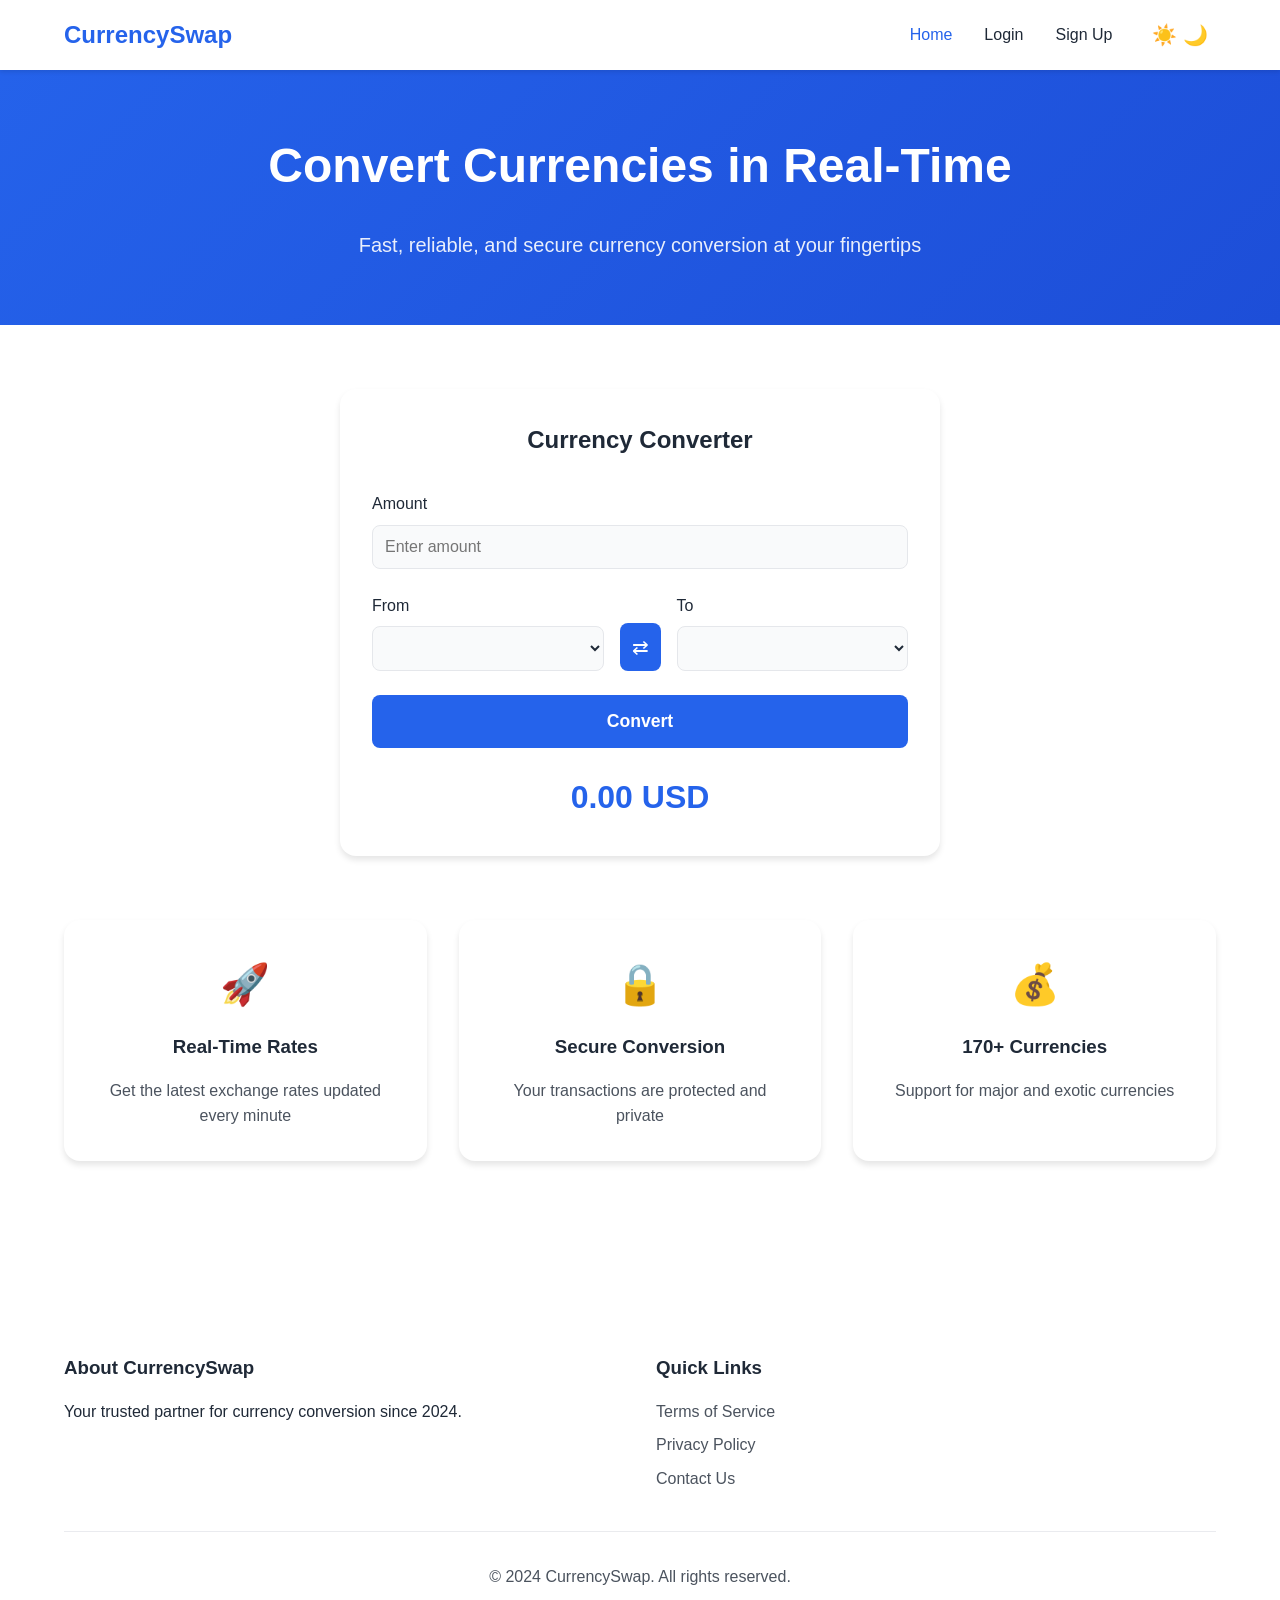
==== index.html @ 2df355d9 "besic html,css & js for currencyswap" ====
<!DOCTYPE html>
<html lang="en">
<head>
    <meta charset="UTF-8">
    <meta name="viewport" content="width=device-width, initial-scale=1.0">
    <title>CurrencySwap - Easy Currency Conversion</title>
    <link rel="stylesheet" href="style.css">
</head>
<body class="light-mode">
    <nav class="navbar">
        <div class="container">
            <div class="logo">CurrencySwap</div>
            <div class="nav-links">
                <a href="index.html" class="active">Home</a>
                <a href="login.html">Login</a>
                <a href="signup.html">Sign Up</a>
                <button id="theme-toggle" class="theme-toggle">
                    <span class="sun">☀️</span>
                    <span class="moon">🌙</span>
                </button>
            </div>
            <button class="mobile-menu">
                <span></span>
                <span></span>
                <span></span>
            </button>
        </div>
    </nav>

    <header class="hero">
        <div class="container">
            <h1>Convert Currencies in Real-Time</h1>
            <p>Fast, reliable, and secure currency conversion at your fingertips</p>
        </div>
    </header>

    <main class="converter-section">
        <div class="container">
            <div class="converter-card">
                <h2>Currency Converter</h2>
                <div class="converter-form">
                    <div class="input-group">
                        <label for="amount">Amount</label>
                        <input type="number" id="amount" placeholder="Enter amount" min="0" step="0.01">
                    </div>
                    <div class="currency-selectors">
                        <div class="input-group">
                            <label for="from-currency">From</label>
                            <select id="from-currency"></select>
                        </div>
                        <button id="swap-currencies" class="swap-btn">⇄</button>
                        <div class="input-group">
                            <label for="to-currency">To</label>
                            <select id="to-currency"></select>
                        </div>
                    </div>
                    <button id="convert-btn" class="convert-btn">Convert</button>
                    <div id="result" class="result">
                        <span class="result-amount">0.00</span>
                        <span class="result-currency">USD</span>
                    </div>
                </div>
            </div>

            <div class="features-grid">
                <div class="feature-card">
                    <div class="icon">🚀</div>
                    <h3>Real-Time Rates</h3>
                    <p>Get the latest exchange rates updated every minute</p>
                </div>
                <div class="feature-card">
                    <div class="icon">🔒</div>
                    <h3>Secure Conversion</h3>
                    <p>Your transactions are protected and private</p>
                </div>
                <div class="feature-card">
                    <div class="icon">💰</div>
                    <h3>170+ Currencies</h3>
                    <p>Support for major and exotic currencies</p>
                </div>
            </div>
        </div>
    </main>

    <footer>
        <div class="container">
            <div class="footer-content">
                <div class="footer-section">
                    <h3>About CurrencySwap</h3>
                    <p>Your trusted partner for currency conversion since 2024.</p>
                </div>
                <div class="footer-section">
                    <h3>Quick Links</h3>
                    <ul>
                        <li><a href="#">Terms of Service</a></li>
                        <li><a href="#">Privacy Policy</a></li>
                        <li><a href="#">Contact Us</a></li>
                    </ul>
                </div>
            </div>
            <div class="footer-bottom">
                <p>&copy; 2024 CurrencySwap. All rights reserved.</p>
            </div>
        </div>
    </footer>

    <script src="script.js"></script>
</body>
</html>
---- style.css ----
/* Base Styles */
:root {
    --primary-color: #2563eb;
    --secondary-color: #1d4ed8;
    --text-color: #1f2937;
    --bg-color: #ffffff;
    --card-bg: #ffffff;
    --border-color: #e5e7eb;
    --input-bg: #f9fafb;
    --shadow-color: rgba(0, 0, 0, 0.1);
}

.dark-mode {
    --primary-color: #60a5fa;
    --secondary-color: #3b82f6;
    --text-color: #f3f4f6;
    --bg-color: #111827;
    --card-bg: #1f2937;
    --border-color: #374151;
    --input-bg: #374151;
    --shadow-color: rgba(0, 0, 0, 0.3);
}

* {
    margin: 0;
    padding: 0;
    box-sizing: border-box;
}

body {
    font-family: 'Inter', -apple-system, BlinkMacSystemFont, 'Segoe UI', Roboto, sans-serif;
    line-height: 1.6;
    color: var(--text-color);
    background-color: var(--bg-color);
    transition: background-color 0.3s, color 0.3s;
}

.container {
    max-width: 1200px;
    margin: 0 auto;
    padding: 0 1.5rem;
}

/* Navigation */
.navbar {
    background: var(--card-bg);
    box-shadow: 0 2px 4px var(--shadow-color);
    position: fixed;
    width: 100%;
    top: 0;
    z-index: 1000;
}

.navbar .container {
    display: flex;
    justify-content: space-between;
    align-items: center;
    height: 70px;
}

.logo {
    font-size: 1.5rem;
    font-weight: 700;
    color: var(--primary-color);
}

.nav-links {
    display: flex;
    align-items: center;
    gap: 2rem;
}

.nav-links a {
    text-decoration: none;
    color: var(--text-color);
    font-weight: 500;
    transition: color 0.3s;
}

.nav-links a:hover,
.nav-links a.active {
    color: var(--primary-color);
}

.theme-toggle {
    background: none;
    border: none;
    cursor: pointer;
    padding: 0.5rem;
    font-size: 1.25rem;
}

.mobile-menu {
    display: none;
}

/* Hero Section */
.hero {
    background: linear-gradient(135deg, var(--primary-color), var(--secondary-color));
    color: white;
    padding: 8rem 0 4rem;
    text-align: center;
}

.hero h1 {
    font-size: 3rem;
    margin-bottom: 1.5rem;
    font-weight: 800;
}

.hero p {
    font-size: 1.25rem;
    max-width: 600px;
    margin: 0 auto;
    opacity: 0.9;
}

/* Converter Section */
.converter-section {
    padding: 4rem 0;
}

.converter-card {
    background: var(--card-bg);
    border-radius: 1rem;
    box-shadow: 0 4px 6px var(--shadow-color);
    padding: 2rem;
    max-width: 600px;
    margin: 0 auto 4rem;
}

.converter-card h2 {
    text-align: center;
    margin-bottom: 2rem;
    color: var(--text-color);
}

.converter-form {
    display: flex;
    flex-direction: column;
    gap: 1.5rem;
}

.input-group {
    display: flex;
    flex-direction: column;
    gap: 0.5rem;
}

.input-group label {
    font-weight: 500;
    color: var(--text-color);
}

.input-group input,
.input-group select {
    padding: 0.75rem;
    border: 1px solid var(--border-color);
    border-radius: 0.5rem;
    background: var(--input-bg);
    color: var(--text-color);
    font-size: 1rem;
}

.currency-selectors {
    display: grid;
    grid-template-columns: 1fr auto 1fr;
    gap: 1rem;
    align-items: end;
}

.swap-btn {
    background: var(--primary-color);
    color: white;
    border: none;
    border-radius: 0.5rem;
    padding: 0.75rem;
    cursor: pointer;
    font-size: 1.25rem;
    transition: background-color 0.3s;
}

.swap-btn:hover {
    background: var(--secondary-color);
}

.convert-btn {
    background: var(--primary-color);
    color: white;
    border: none;
    border-radius: 0.5rem;
    padding: 1rem;
    font-size: 1.1rem;
    font-weight: 600;
    cursor: pointer;
    transition: background-color 0.3s;
}

.convert-btn:hover {
    background: var(--secondary-color);
}

.result {
    text-align: center;
    font-size: 2rem;
    font-weight: 700;
    color: var(--primary-color);
}

/* Features Grid */
.features-grid {
    display: grid;
    grid-template-columns: repeat(auto-fit, minmax(250px, 1fr));
    gap: 2rem;
    margin-top: 4rem;
}

.feature-card {
    background: var(--card-bg);
    padding: 2rem;
    border-radius: 1rem;
    text-align: center;
    box-shadow: 0 4px 6px var(--shadow-color);
}

.feature-card .icon {
    font-size: 2.5rem;
    margin-bottom: 1rem;
}

.feature-card h3 {
    margin-bottom: 1rem;
    color: var(--text-color);
}

.feature-card p {
    color: var(--text-color);
    opacity: 0.8;
}

/* Auth Pages */
.auth-section {
    min-height: calc(100vh - 70px);
    padding: 8rem 0 4rem;
    background: linear-gradient(135deg, var(--primary-color), var(--secondary-color));
}

.auth-card {
    background: var(--card-bg);
    border-radius: 1rem;
    box-shadow: 0 4px 6px var(--shadow-color);
    padding: 2rem;
    max-width: 400px;
    margin: 0 auto;
}

.auth-card h2 {
    text-align: center;
    margin-bottom: 2rem;
    color: var(--text-color);
}

.auth-form {
    display: flex;
    flex-direction: column;
    gap: 1.5rem;
}

.form-footer {
    display: flex;
    justify-content: space-between;
    align-items: center;
    font-size: 0.875rem;
}

.remember-me,
.terms {
    display: flex;
    align-items: center;
    gap: 0.5rem;
    color: var(--text-color);
}

.forgot-password {
    color: var(--primary-color);
    text-decoration: none;
}

.auth-btn {
    background: var(--primary-color);
    color: white;
    border: none;
    border-radius: 0.5rem;
    padding: 1rem;
    font-size: 1.1rem;
    font-weight: 600;
    cursor: pointer;
    transition: background-color 0.3s;
}

.auth-btn:hover {
    background: var(--secondary-color);
}

.auth-redirect {
    text-align: center;
    margin-top: 1.5rem;
    color: var(--text-color);
}

.auth-redirect a {
    color: var(--primary-color);
    text-decoration: none;
    font-weight: 500;
}

/* Footer */
footer {
    background: var(--card-bg);
    color: var(--text-color);
    padding: 4rem 0 2rem;
    margin-top: 4rem;
}

.footer-content {
    display: grid;
    grid-template-columns: repeat(auto-fit, minmax(250px, 1fr));
    gap: 2rem;
    margin-bottom: 2rem;
}

.footer-section h3 {
    margin-bottom: 1rem;
    color: var(--text-color);
}

.footer-section ul {
    list-style: none;
}

.footer-section ul li {
    margin-bottom: 0.5rem;
}

.footer-section a {
    color: var(--text-color);
    text-decoration: none;
    opacity: 0.8;
    transition: opacity 0.3s;
}

.footer-section a:hover {
    opacity: 1;
}

.footer-bottom {
    text-align: center;
    padding-top: 2rem;
    border-top: 1px solid var(--border-color);
    color: var(--text-color);
    opacity: 0.8;
}

/* Responsive Design */
@media (max-width: 768px) {
    .nav-links {
        display: none;
        position: absolute;
        top: 70px;
        left: 0;
        right: 0;
        background: var(--card-bg);
        padding: 1rem;
        flex-direction: column;
        align-items: center;
        box-shadow: 0 2px 4px var(--shadow-color);
    }

    .nav-links.active {
        display: flex;
    }

    .mobile-menu {
        display: block;
        background: none;
        border: none;
        cursor: pointer;
        padding: 0.5rem;
    }

    .mobile-menu span {
        display: block;
        width: 25px;
        height: 2px;
        background: var(--text-color);
        margin: 5px 0;
        transition: 0.3s;
    }

    .mobile-menu.active span:nth-child(1) {
        transform: rotate(45deg) translate(5px, 5px);
    }

    .mobile-menu.active span:nth-child(2) {
        opacity: 0;
    }

    .mobile-menu.active span:nth-child(3) {
        transform: rotate(-45deg) translate(7px, -6px);
    }

    .hero h1 {
        font-size: 2.5rem;
    }

    .currency-selectors {
        grid-template-columns: 1fr;
    }

    .swap-btn {
        transform: rotate(90deg);
        margin: 1rem auto;
    }
}
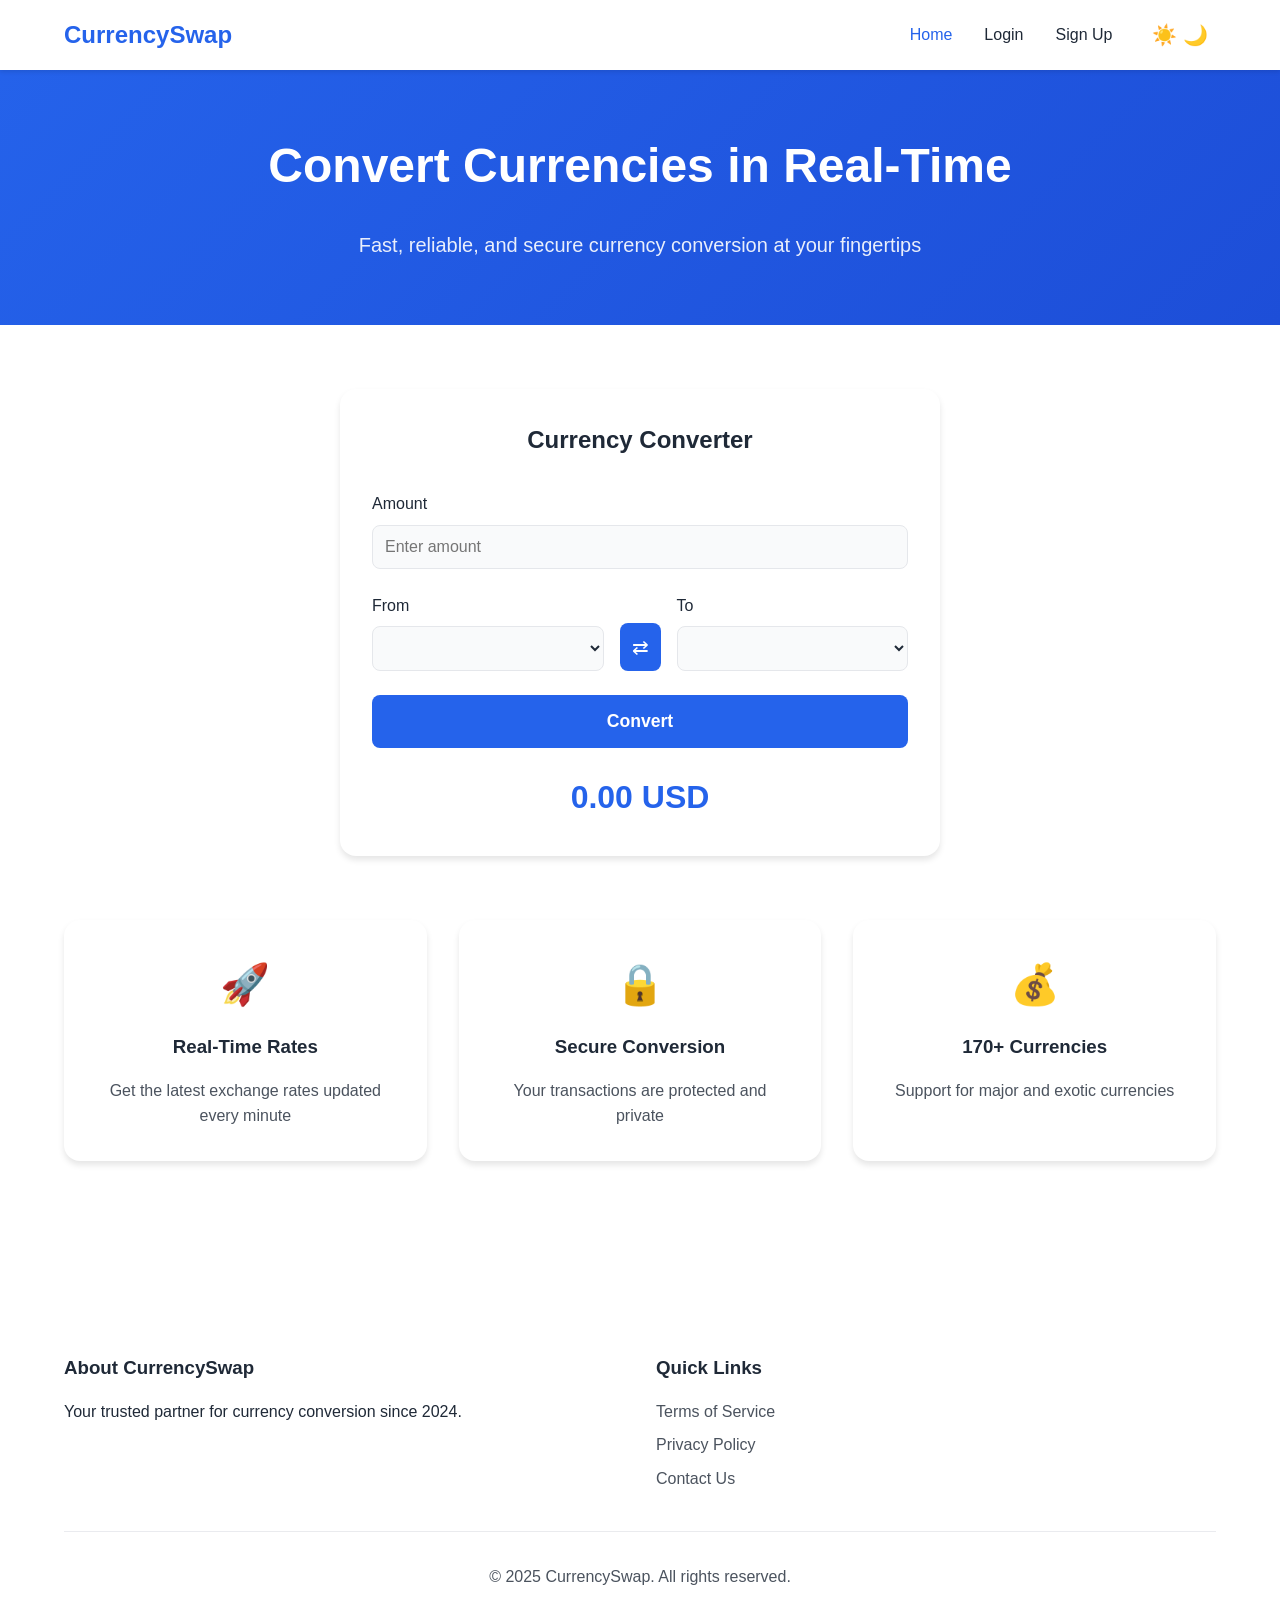
==== commit 035b3db3: "adding my landing page, loging page,and signup page" ====
--- a/index.html
+++ b/index.html
@@ -99,7 +99,7 @@
                 </div>
             </div>
             <div class="footer-bottom">
-                <p>&copy; 2024 CurrencySwap. All rights reserved.</p>
+                <p>&copy; 2025 CurrencySwap. All rights reserved.</p>
             </div>
         </div>
     </footer>
